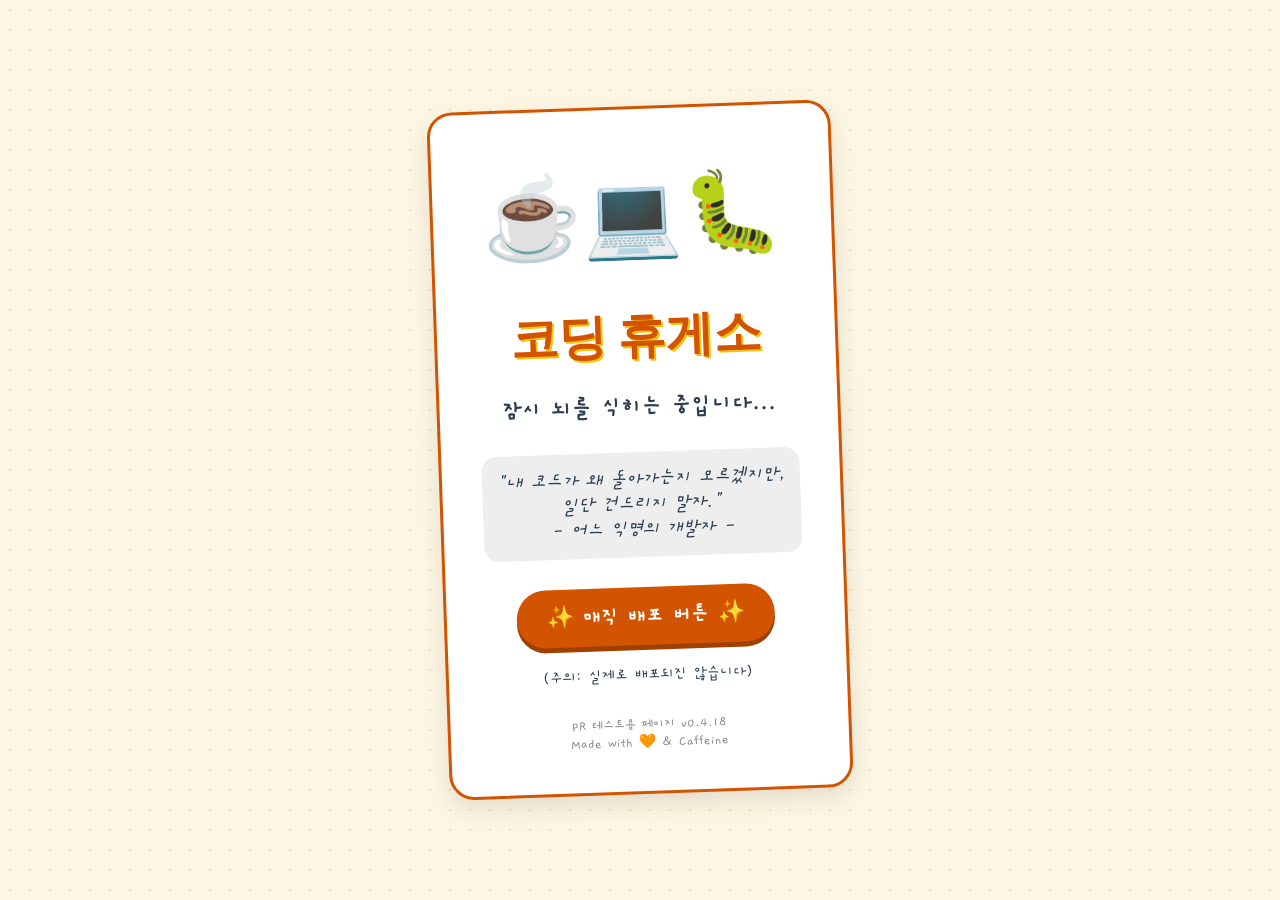
==== src/main/resources/static/sample.html @ 81b42560 "feat: sample 용 홈페이지 추가" ====
<!DOCTYPE html>
<html lang="ko">
<head>
    <meta charset="UTF-8">
    <meta name="viewport" content="width=device-width, initial-scale=1.0">
    <title>☕ 418 I'm a teapot</title>
    <link href="https://fonts.googleapis.com/css2?family=Fredoka+One&family=Gaegu:wght@400;700&display=swap" rel="stylesheet">
    <style>
        :root {
            --bg-color: #fdf6e3;
            --card-color: #ffffff;
            --accent-color: #d35400;
            --text-color: #2c3e50;
            --font-title: 'Fredoka One', cursive;
            --font-body: 'Gaegu', cursive;
        }

        body {
            font-family: var(--font-body);
            background-color: var(--bg-color);
            background-image: radial-gradient(#e9e0c9 1px, transparent 1px);
            background-size: 20px 20px;
            display: flex;
            justify-content: center;
            align-items: center;
            min-height: 100vh;
            margin: 0;
            color: var(--text-color);
        }

        .card-container {
            background-color: var(--card-color);
            padding: 40px;
            border-radius: 25px;
            box-shadow: 0 10px 25px rgba(0,0,0,0.1);
            text-align: center;
            max-width: 500px;
            border: 3px solid var(--accent-color);
            transform: rotate(-2deg);
            transition: transform 0.3s ease;
        }

        .card-container:hover {
            transform: rotate(0deg) scale(1.02);
        }

        h1 {
            font-family: var(--font-title);
            font-size: 48px;
            color: var(--accent-color);
            margin-bottom: 10px;
            text-shadow: 2px 2px 0px #f1c40f;
        }

        .subtitle {
            font-size: 24px;
            font-weight: bold;
            margin-bottom: 30px;
        }

        .emoji-art {
            font-size: 80px;
            margin: 20px 0;
            animation: float 3s ease-in-out infinite;
        }

        .quote {
            font-size: 20px;
            font-style: italic;
            background: #eee;
            padding: 15px;
            border-radius: 15px;
            margin-bottom: 30px;
        }

        .fun-button {
            background-color: var(--accent-color);
            color: white;
            border: none;
            padding: 15px 30px;
            font-size: 22px;
            font-family: var(--font-body);
            font-weight: bold;
            border-radius: 50px;
            cursor: pointer;
            box-shadow: 0 5px 0 #a04000;
            transition: all 0.1s;
        }

        .fun-button:active {
            box-shadow: 0 2px 0 #a04000;
            transform: translateY(3px);
        }

        @keyframes float {
            0%, 100% { transform: translateY(0px); }
            50% { transform: translateY(-15px); }
        }

        .footer {
            margin-top: 30px;
            font-size: 14px;
            color: #888;
        }
    </style>
</head>
<body>

<div class="card-container">
    <div class="emoji-art">☕️💻🐛</div>
    <h1>코딩 휴게소</h1>
    <p class="subtitle">잠시 뇌를 식히는 중입니다...</p>

    <div class="quote">
        "내 코드가 왜 돌아가는지 모르겠지만,<br>
        일단 건드리지 말자."
        <br>- 어느 익명의 개발자 -
    </div>

    <button class="fun-button" onclick="deployMagic()">✨ 매직 배포 버튼 ✨</button>

    <p style="margin-top: 20px; font-size: 16px;">(주의: 실제로 배포되진 않습니다)</p>

    <div class="footer">
        PR 테스트용 페이지 v0.4.18 <br>
        Made with 🧡 & Caffeine
    </div>
</div>

<script>
    function deployMagic() {
        const messages = [
            "🚀 배포 시작! 은 훼이크고 커피나 드세요.",
            "✨ 짠! 버그가 +1 증가했습니다.",
            "🤔 서버가 당신의 코드를 보고 당황했습니다.",
            "🎉 축하합니다! 아무 일도 일어나지 않았습니다.",
            "💻 컴파일 중... 딴짓하기 좋은 타이밍이군요."
        ];
        const randomIndex = Math.floor(Math.random() * messages.length);
        alert(messages[randomIndex]);
    }
</script>

</body>
</html>
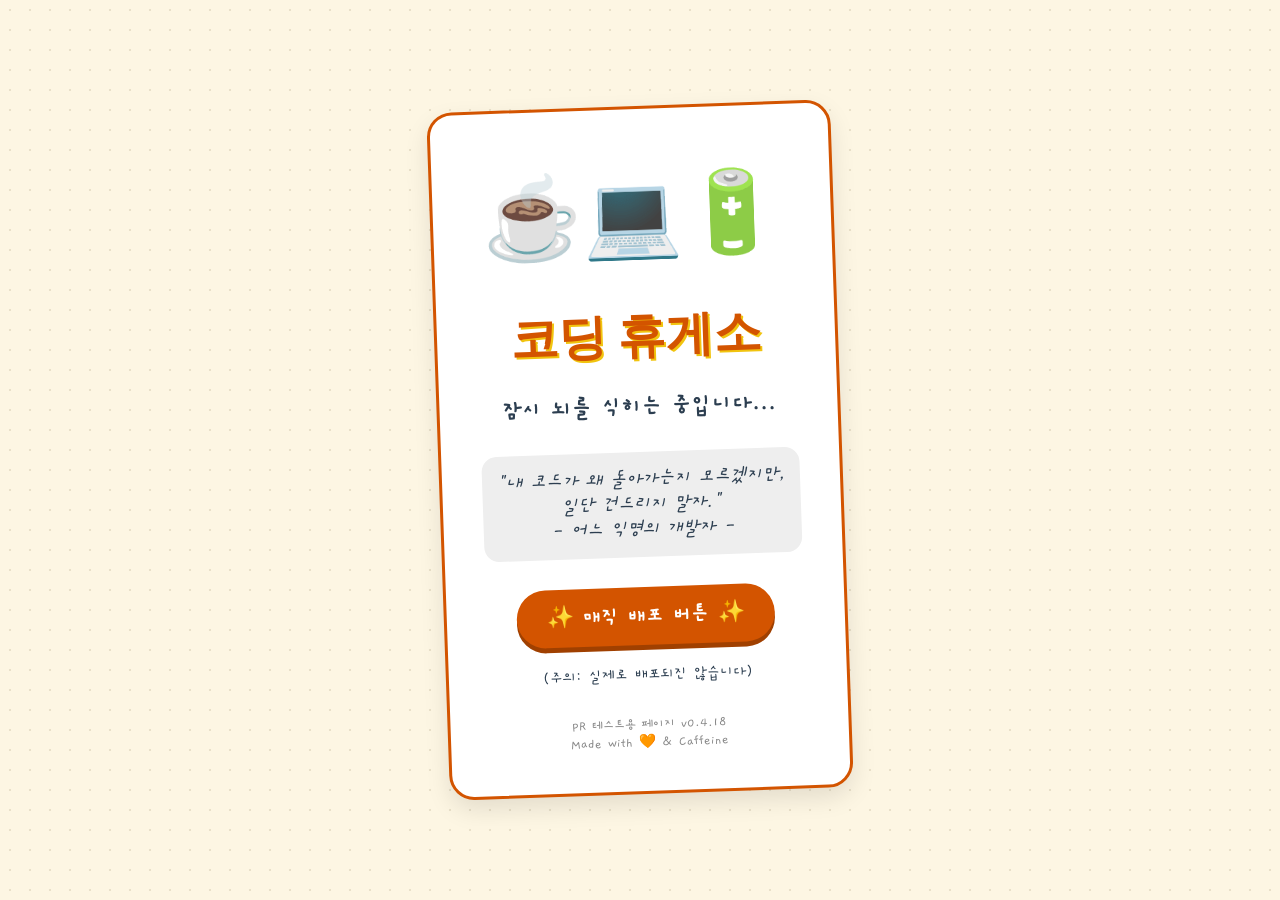
==== commit e5c009a2: "refactor: 충전으로 수정" ====
--- a/src/main/resources/static/sample.html
+++ b/src/main/resources/static/sample.html
@@ -107,7 +107,7 @@
 <body>
 
 <div class="card-container">
-    <div class="emoji-art">☕️💻🐛</div>
+    <div class="emoji-art">☕️💻🔋</div>
     <h1>코딩 휴게소</h1>
     <p class="subtitle">잠시 뇌를 식히는 중입니다...</p>
 
